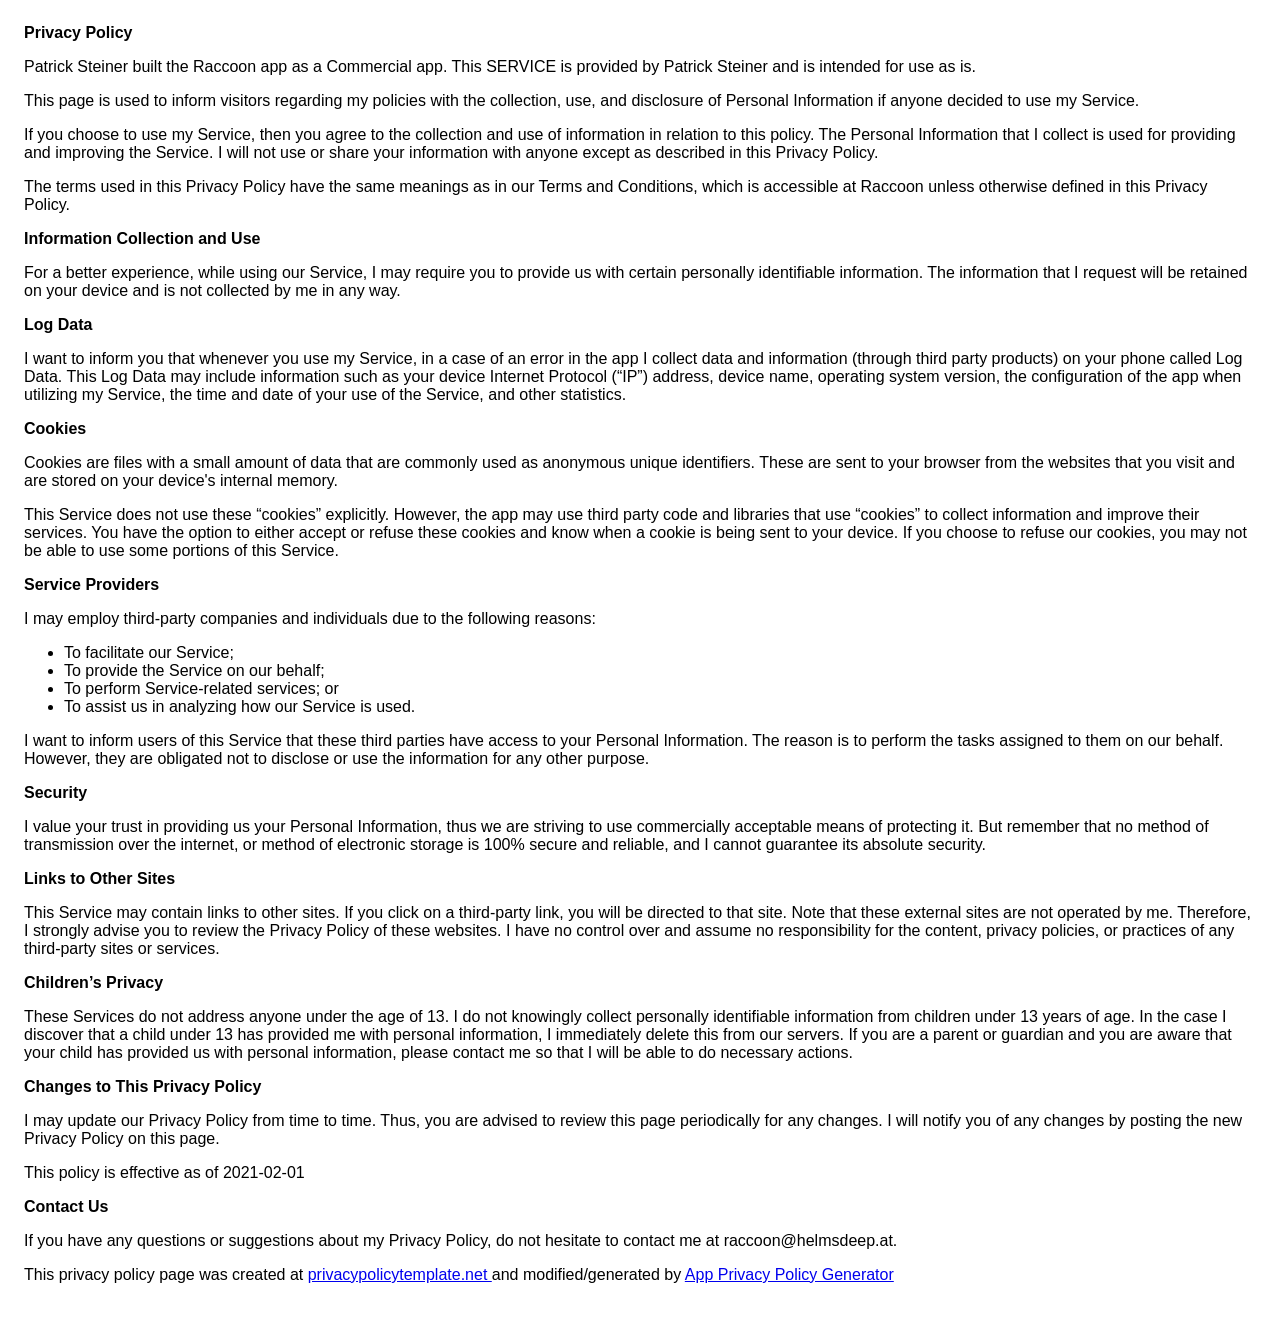
==== Website/privacy.html @ 138638ec "Moved website files" ====
<!DOCTYPE html>
    <html>
    <head>
      <meta charset='utf-8'>
      <meta name='viewport' content='width=device-width'>
      <title>Privacy Policy</title>
      <style> body { font-family: 'Helvetica Neue', Helvetica, Arial, sans-serif; padding:1em; } </style>
    </head>
    <body>
    <strong>Privacy Policy</strong> <p>
                  Patrick Steiner built the Raccoon app as
                  a Commercial app. This SERVICE is provided by
                  Patrick Steiner  and is intended for use as
                  is.
                </p> <p>
                  This page is used to inform visitors regarding my
                  policies with the collection, use, and disclosure of Personal
                  Information if anyone decided to use my Service.
                </p> <p>
                  If you choose to use my Service, then you agree to
                  the collection and use of information in relation to this
                  policy. The Personal Information that I collect is
                  used for providing and improving the Service. I will not use or share your information with
                  anyone except as described in this Privacy Policy.
                </p> <p>
                  The terms used in this Privacy Policy have the same meanings
                  as in our Terms and Conditions, which is accessible at
                  Raccoon unless otherwise defined in this Privacy Policy.
                </p> <p><strong>Information Collection and Use</strong></p> <p>
                  For a better experience, while using our Service, I
                  may require you to provide us with certain personally
                  identifiable information. The information that
                  I request will be retained on your device and is not collected by me in any way.
                </p> <!----> <p><strong>Log Data</strong></p> <p>
                  I want to inform you that whenever you
                  use my Service, in a case of an error in the app
                  I collect data and information (through third party
                  products) on your phone called Log Data. This Log Data may
                  include information such as your device Internet Protocol
                  (“IP”) address, device name, operating system version, the
                  configuration of the app when utilizing my Service,
                  the time and date of your use of the Service, and other
                  statistics.
                </p> <p><strong>Cookies</strong></p> <p>
                  Cookies are files with a small amount of data that are
                  commonly used as anonymous unique identifiers. These are sent
                  to your browser from the websites that you visit and are
                  stored on your device's internal memory.
                </p> <p>
                  This Service does not use these “cookies” explicitly. However,
                  the app may use third party code and libraries that use
                  “cookies” to collect information and improve their services.
                  You have the option to either accept or refuse these cookies
                  and know when a cookie is being sent to your device. If you
                  choose to refuse our cookies, you may not be able to use some
                  portions of this Service.
                </p> <p><strong>Service Providers</strong></p> <p>
                  I may employ third-party companies and
                  individuals due to the following reasons:
                </p> <ul><li>To facilitate our Service;</li> <li>To provide the Service on our behalf;</li> <li>To perform Service-related services; or</li> <li>To assist us in analyzing how our Service is used.</li></ul> <p>
                  I want to inform users of this Service
                  that these third parties have access to your Personal
                  Information. The reason is to perform the tasks assigned to
                  them on our behalf. However, they are obligated not to
                  disclose or use the information for any other purpose.
                </p> <p><strong>Security</strong></p> <p>
                  I value your trust in providing us your
                  Personal Information, thus we are striving to use commercially
                  acceptable means of protecting it. But remember that no method
                  of transmission over the internet, or method of electronic
                  storage is 100% secure and reliable, and I cannot
                  guarantee its absolute security.
                </p> <p><strong>Links to Other Sites</strong></p> <p>
                  This Service may contain links to other sites. If you click on
                  a third-party link, you will be directed to that site. Note
                  that these external sites are not operated by me.
                  Therefore, I strongly advise you to review the
                  Privacy Policy of these websites. I have
                  no control over and assume no responsibility for the content,
                  privacy policies, or practices of any third-party sites or
                  services.
                </p> <p><strong>Children’s Privacy</strong></p> <p>
                  These Services do not address anyone under the age of 13.
                  I do not knowingly collect personally
                  identifiable information from children under 13 years of age. In the case
                  I discover that a child under 13 has provided
                  me with personal information, I immediately
                  delete this from our servers. If you are a parent or guardian
                  and you are aware that your child has provided us with
                  personal information, please contact me so that
                  I will be able to do necessary actions.
                </p> <p><strong>Changes to This Privacy Policy</strong></p> <p>
                  I may update our Privacy Policy from
                  time to time. Thus, you are advised to review this page
                  periodically for any changes. I will
                  notify you of any changes by posting the new Privacy Policy on
                  this page.
                </p> <p>This policy is effective as of 2021-02-01</p> <p><strong>Contact Us</strong></p> <p>
                  If you have any questions or suggestions about my
                  Privacy Policy, do not hesitate to contact me at raccoon@helmsdeep.at.
                </p> <p>This privacy policy page was created at <a href="https://privacypolicytemplate.net" target="_blank" rel="noopener noreferrer">privacypolicytemplate.net </a>and modified/generated by <a href="https://app-privacy-policy-generator.nisrulz.com/" target="_blank" rel="noopener noreferrer">App Privacy Policy Generator</a></p>
    </body>
    </html>
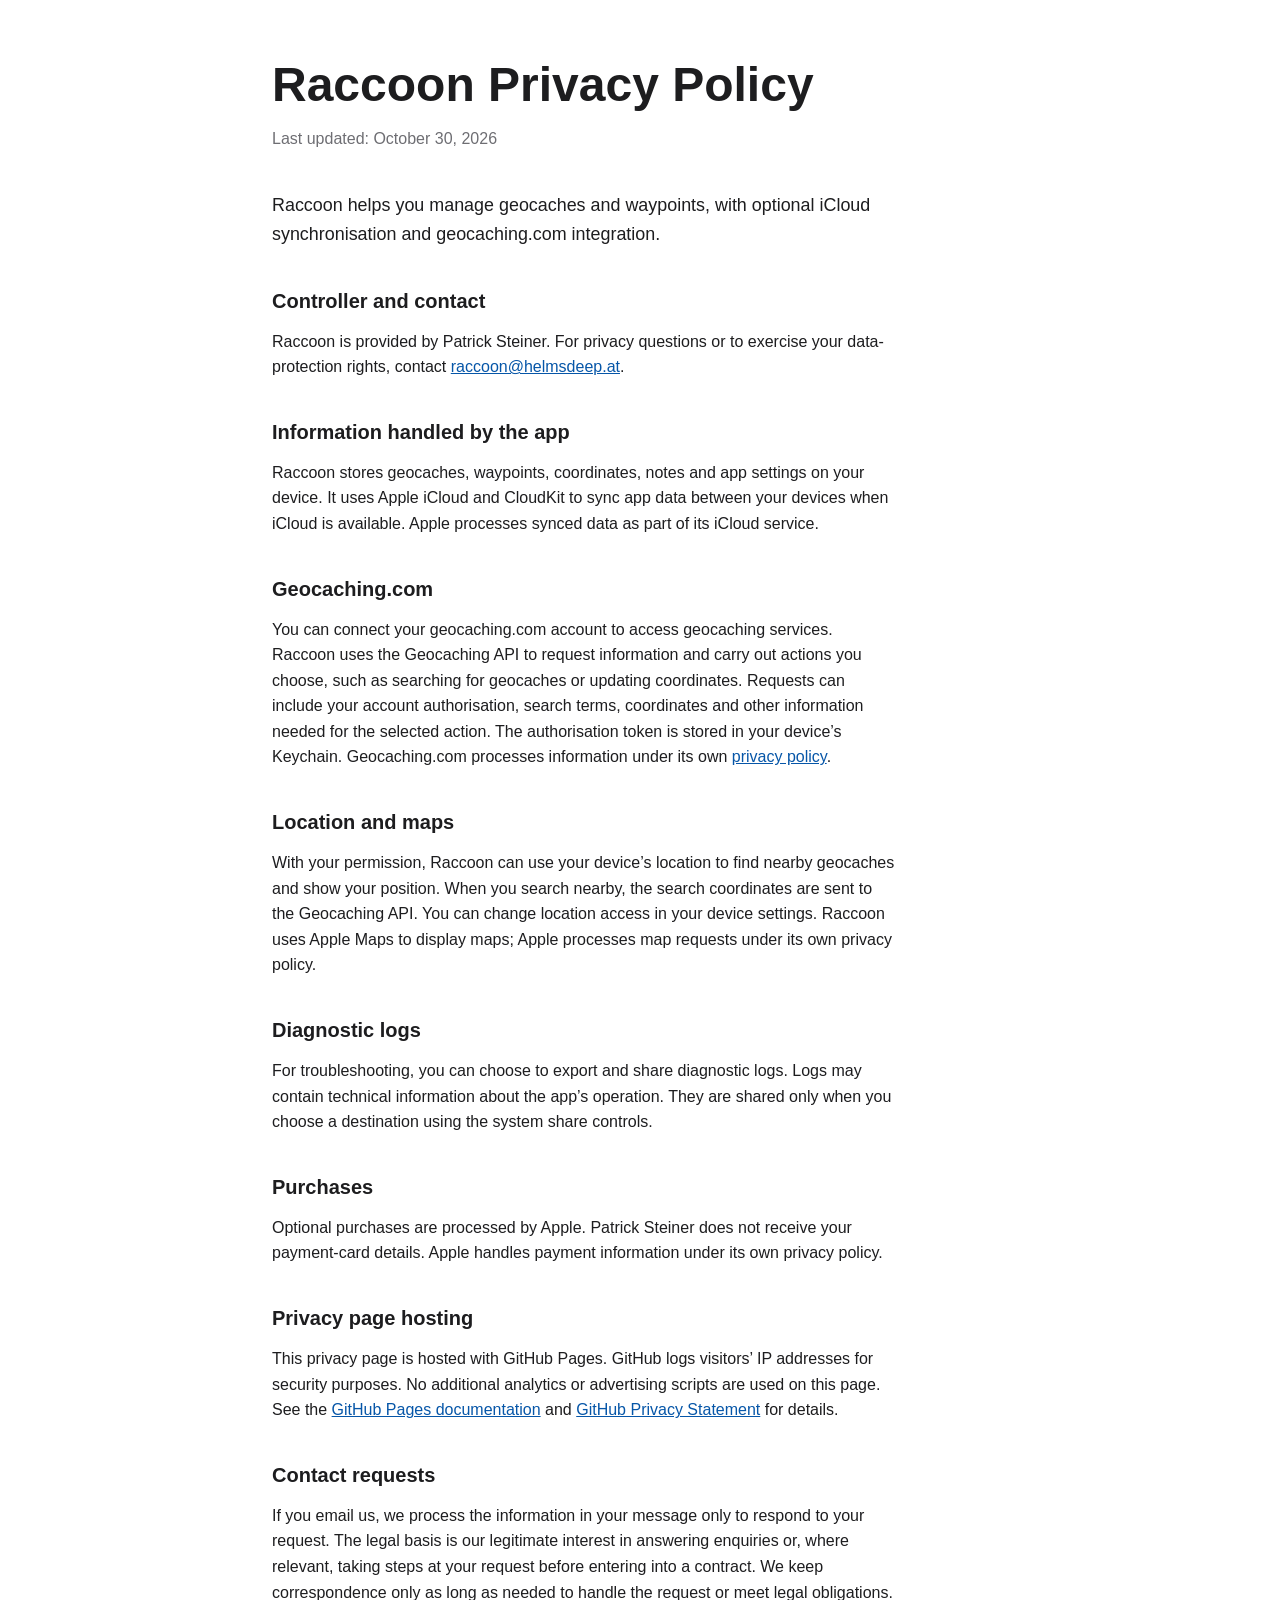
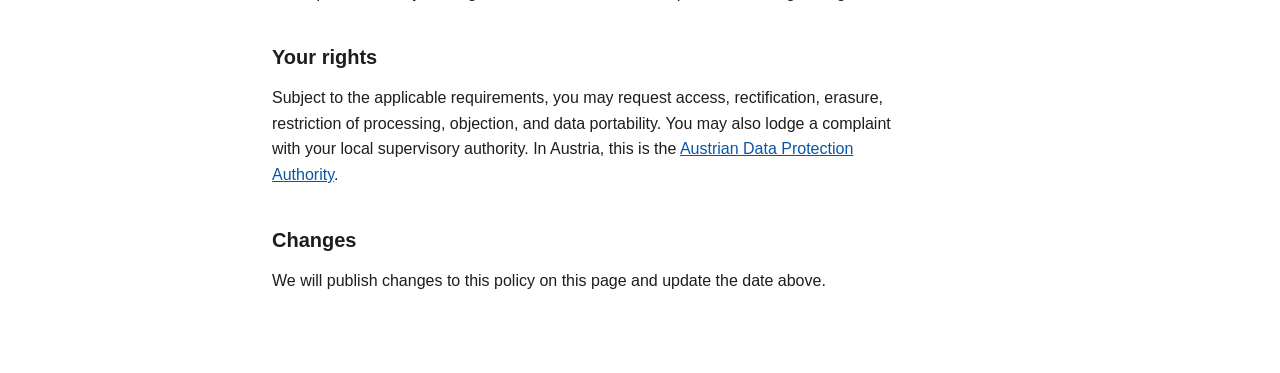
==== commit a6c0a9fb: "Update Raccoon privacy policy" ====
--- a/Website/privacy.html
+++ b/Website/privacy.html
@@ -1,104 +1,59 @@
-<!DOCTYPE html>
-    <html>
-    <head>
-      <meta charset='utf-8'>
-      <meta name='viewport' content='width=device-width'>
-      <title>Privacy Policy</title>
-      <style> body { font-family: 'Helvetica Neue', Helvetica, Arial, sans-serif; padding:1em; } </style>
-    </head>
-    <body>
-    <strong>Privacy Policy</strong> <p>
-                  Patrick Steiner built the Raccoon app as
-                  a Commercial app. This SERVICE is provided by
-                  Patrick Steiner  and is intended for use as
-                  is.
-                </p> <p>
-                  This page is used to inform visitors regarding my
-                  policies with the collection, use, and disclosure of Personal
-                  Information if anyone decided to use my Service.
-                </p> <p>
-                  If you choose to use my Service, then you agree to
-                  the collection and use of information in relation to this
-                  policy. The Personal Information that I collect is
-                  used for providing and improving the Service. I will not use or share your information with
-                  anyone except as described in this Privacy Policy.
-                </p> <p>
-                  The terms used in this Privacy Policy have the same meanings
-                  as in our Terms and Conditions, which is accessible at
-                  Raccoon unless otherwise defined in this Privacy Policy.
-                </p> <p><strong>Information Collection and Use</strong></p> <p>
-                  For a better experience, while using our Service, I
-                  may require you to provide us with certain personally
-                  identifiable information. The information that
-                  I request will be retained on your device and is not collected by me in any way.
-                </p> <!----> <p><strong>Log Data</strong></p> <p>
-                  I want to inform you that whenever you
-                  use my Service, in a case of an error in the app
-                  I collect data and information (through third party
-                  products) on your phone called Log Data. This Log Data may
-                  include information such as your device Internet Protocol
-                  (“IP”) address, device name, operating system version, the
-                  configuration of the app when utilizing my Service,
-                  the time and date of your use of the Service, and other
-                  statistics.
-                </p> <p><strong>Cookies</strong></p> <p>
-                  Cookies are files with a small amount of data that are
-                  commonly used as anonymous unique identifiers. These are sent
-                  to your browser from the websites that you visit and are
-                  stored on your device's internal memory.
-                </p> <p>
-                  This Service does not use these “cookies” explicitly. However,
-                  the app may use third party code and libraries that use
-                  “cookies” to collect information and improve their services.
-                  You have the option to either accept or refuse these cookies
-                  and know when a cookie is being sent to your device. If you
-                  choose to refuse our cookies, you may not be able to use some
-                  portions of this Service.
-                </p> <p><strong>Service Providers</strong></p> <p>
-                  I may employ third-party companies and
-                  individuals due to the following reasons:
-                </p> <ul><li>To facilitate our Service;</li> <li>To provide the Service on our behalf;</li> <li>To perform Service-related services; or</li> <li>To assist us in analyzing how our Service is used.</li></ul> <p>
-                  I want to inform users of this Service
-                  that these third parties have access to your Personal
-                  Information. The reason is to perform the tasks assigned to
-                  them on our behalf. However, they are obligated not to
-                  disclose or use the information for any other purpose.
-                </p> <p><strong>Security</strong></p> <p>
-                  I value your trust in providing us your
-                  Personal Information, thus we are striving to use commercially
-                  acceptable means of protecting it. But remember that no method
-                  of transmission over the internet, or method of electronic
-                  storage is 100% secure and reliable, and I cannot
-                  guarantee its absolute security.
-                </p> <p><strong>Links to Other Sites</strong></p> <p>
-                  This Service may contain links to other sites. If you click on
-                  a third-party link, you will be directed to that site. Note
-                  that these external sites are not operated by me.
-                  Therefore, I strongly advise you to review the
-                  Privacy Policy of these websites. I have
-                  no control over and assume no responsibility for the content,
-                  privacy policies, or practices of any third-party sites or
-                  services.
-                </p> <p><strong>Children’s Privacy</strong></p> <p>
-                  These Services do not address anyone under the age of 13.
-                  I do not knowingly collect personally
-                  identifiable information from children under 13 years of age. In the case
-                  I discover that a child under 13 has provided
-                  me with personal information, I immediately
-                  delete this from our servers. If you are a parent or guardian
-                  and you are aware that your child has provided us with
-                  personal information, please contact me so that
-                  I will be able to do necessary actions.
-                </p> <p><strong>Changes to This Privacy Policy</strong></p> <p>
-                  I may update our Privacy Policy from
-                  time to time. Thus, you are advised to review this page
-                  periodically for any changes. I will
-                  notify you of any changes by posting the new Privacy Policy on
-                  this page.
-                </p> <p>This policy is effective as of 2021-02-01</p> <p><strong>Contact Us</strong></p> <p>
-                  If you have any questions or suggestions about my
-                  Privacy Policy, do not hesitate to contact me at raccoon@helmsdeep.at.
-                </p> <p>This privacy policy page was created at <a href="https://privacypolicytemplate.net" target="_blank" rel="noopener noreferrer">privacypolicytemplate.net </a>and modified/generated by <a href="https://app-privacy-policy-generator.nisrulz.com/" target="_blank" rel="noopener noreferrer">App Privacy Policy Generator</a></p>
-    </body>
-    </html>
-      +<!doctype html>
+<html lang="en">
+  <head>
+    <meta charset="utf-8">
+    <meta name="viewport" content="width=device-width, initial-scale=1">
+    <meta name="description" content="Privacy policy for Raccoon.">
+    <title>Raccoon Privacy Policy</title>
+    <style>
+      :root { color-scheme: light; font-family: -apple-system, BlinkMacSystemFont, "Segoe UI", sans-serif; color: #1d1d1f; background: #fff; }
+      * { box-sizing: border-box; }
+      body { margin: 0; line-height: 1.6; }
+      main { width: min(100% - 2rem, 46rem); margin: 0 auto; padding: 3.5rem 0 4rem; }
+      h1, h2 { line-height: 1.2; }
+      h1 { margin: 0; font-size: clamp(2rem, 6vw, 3rem); }
+      h2 { margin: 2.5rem 0 .75rem; font-size: 1.25rem; }
+      p { max-width: 70ch; }
+      a { color: #0656a8; }
+      .meta { margin: .75rem 0 2.5rem; color: #6e6e73; }
+      .summary { font-size: 1.12rem; }
+    </style>
+  </head>
+  <body>
+    <main>
+      <h1>Raccoon Privacy Policy</h1>
+      <p class="meta">Last updated: October 30, 2026</p>
+      <p class="summary">Raccoon helps you manage geocaches and waypoints, with optional iCloud synchronisation and geocaching.com integration.</p>
+
+      <h2>Controller and contact</h2>
+      <p>Raccoon is provided by Patrick Steiner. For privacy questions or to exercise your data-protection rights, contact <a href="mailto:raccoon@helmsdeep.at">raccoon@helmsdeep.at</a>.</p>
+
+      <h2>Information handled by the app</h2>
+      <p>Raccoon stores geocaches, waypoints, coordinates, notes and app settings on your device. It uses Apple iCloud and CloudKit to sync app data between your devices when iCloud is available. Apple processes synced data as part of its iCloud service.</p>
+
+      <h2>Geocaching.com</h2>
+      <p>You can connect your geocaching.com account to access geocaching services. Raccoon uses the Geocaching API to request information and carry out actions you choose, such as searching for geocaches or updating coordinates. Requests can include your account authorisation, search terms, coordinates and other information needed for the selected action. The authorisation token is stored in your device’s Keychain. Geocaching.com processes information under its own <a href="https://www.geocaching.com/about/privacypolicy.aspx">privacy policy</a>.</p>
+
+      <h2>Location and maps</h2>
+      <p>With your permission, Raccoon can use your device’s location to find nearby geocaches and show your position. When you search nearby, the search coordinates are sent to the Geocaching API. You can change location access in your device settings. Raccoon uses Apple Maps to display maps; Apple processes map requests under its own privacy policy.</p>
+
+      <h2>Diagnostic logs</h2>
+      <p>For troubleshooting, you can choose to export and share diagnostic logs. Logs may contain technical information about the app’s operation. They are shared only when you choose a destination using the system share controls.</p>
+
+      <h2>Purchases</h2>
+      <p>Optional purchases are processed by Apple. Patrick Steiner does not receive your payment-card details. Apple handles payment information under its own privacy policy.</p>
+
+      <h2>Privacy page hosting</h2>
+      <p>This privacy page is hosted with GitHub Pages. GitHub logs visitors’ IP addresses for security purposes. No additional analytics or advertising scripts are used on this page. See the <a href="https://docs.github.com/en/pages/getting-started-with-github-pages/what-is-github-pages">GitHub Pages documentation</a> and <a href="https://docs.github.com/en/site-policy/privacy-policies/github-general-privacy-statement">GitHub Privacy Statement</a> for details.</p>
+
+      <h2>Contact requests</h2>
+      <p>If you email us, we process the information in your message only to respond to your request. The legal basis is our legitimate interest in answering enquiries or, where relevant, taking steps at your request before entering into a contract. We keep correspondence only as long as needed to handle the request or meet legal obligations.</p>
+
+      <h2>Your rights</h2>
+      <p>Subject to the applicable requirements, you may request access, rectification, erasure, restriction of processing, objection, and data portability. You may also lodge a complaint with your local supervisory authority. In Austria, this is the <a href="https://dsb.gv.at/eingabe-an-die-dsb/beschwerde">Austrian Data Protection Authority</a>.</p>
+
+      <h2>Changes</h2>
+      <p>We will publish changes to this policy on this page and update the date above.</p>
+    </main>
+  </body>
+</html>
